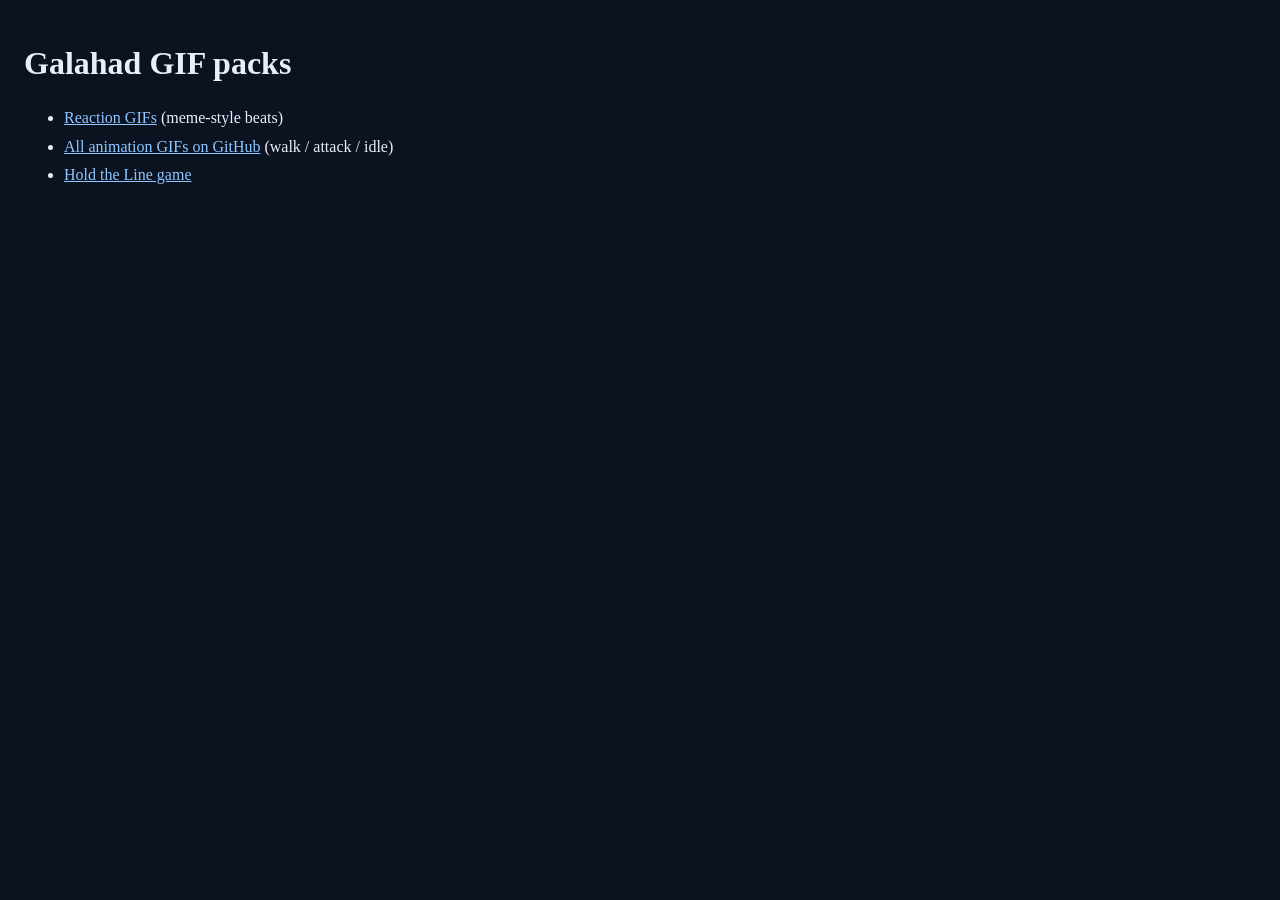
==== assets/gifs/index.html @ 8ef17330 "fix: add GIF packs index for Pages" ====
<!DOCTYPE html>
<html lang="en">
<head>
  <meta charset="utf-8" />
  <meta name="viewport" content="width=device-width, initial-scale=1" />
  <title>Galahad GIF packs</title>
  <style>
    body { margin: 0; font-family: Georgia, serif; background: #0b1220; color: #e8eefc; padding: 1.5rem; }
    a { color: #8ec7ff; }
    ul { line-height: 1.8; }
  </style>
</head>
<body>
  <h1>Galahad GIF packs</h1>
  <ul>
    <li><a href="reactions/">Reaction GIFs</a> (meme-style beats)</li>
    <li><a href="https://github.com/Animayer/Galahad/tree/main/assets/gifs">All animation GIFs on GitHub</a> (walk / attack / idle)</li>
    <li><a href="../">Hold the Line game</a></li>
  </ul>
</body>
</html>
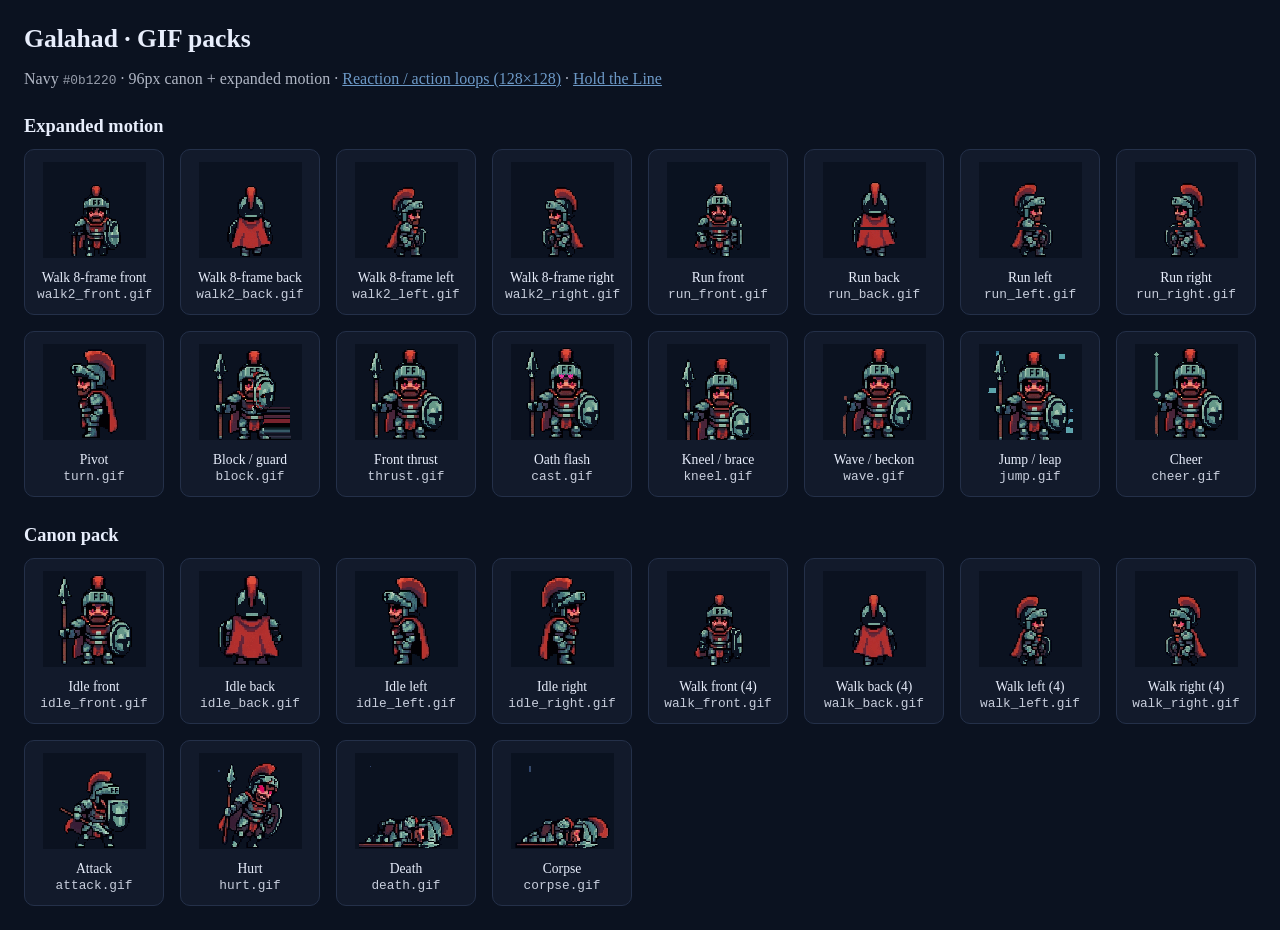
==== commit 18cd4977: "Add expanded Galahad sprite vocabulary and motion GIFs. Author run, block, thrust, cast, jump, 8-fra" ====
--- a/assets/gifs/index.html
+++ b/assets/gifs/index.html
@@ -5,17 +5,85 @@
   <meta name="viewport" content="width=device-width, initial-scale=1" />
   <title>Galahad GIF packs</title>
   <style>
-    body { margin: 0; font-family: Georgia, serif; background: #0b1220; color: #e8eefc; padding: 1.5rem; }
+    :root { color-scheme: dark; }
+    body {
+      margin: 0; font-family: Georgia, "Times New Roman", serif;
+      background: #0b1220; color: #e8eefc; padding: 1.5rem;
+    }
+    h1 { font-size: 1.6rem; margin: 0 0 0.25rem; }
+    h2 { font-size: 1.15rem; margin: 1.75rem 0 0.75rem; }
+    .sub { opacity: 0.75; margin-bottom: 1.25rem; }
+    .grid {
+      display: grid;
+      grid-template-columns: repeat(auto-fill, minmax(140px, 1fr));
+      gap: 1rem;
+    }
+    figure {
+      margin: 0; background: #121a2b; border: 1px solid #243049;
+      border-radius: 10px; padding: 0.75rem; text-align: center;
+    }
+    img { image-rendering: pixelated; image-rendering: crisp-edges; }
+    figcaption { margin-top: 0.5rem; font-size: 0.85rem; }
     a { color: #8ec7ff; }
-    ul { line-height: 1.8; }
+    code { font-size: 0.8rem; opacity: 0.85; }
   </style>
 </head>
 <body>
-  <h1>Galahad GIF packs</h1>
-  <ul>
-    <li><a href="reactions/">Reaction GIFs</a> (meme-style beats)</li>
-    <li><a href="https://github.com/Animayer/Galahad/tree/main/assets/gifs">All animation GIFs on GitHub</a> (walk / attack / idle)</li>
-    <li><a href="../">Hold the Line game</a></li>
-  </ul>
+  <h1>Galahad · GIF packs</h1>
+  <p class="sub">
+    Navy <code>#0b1220</code> · 96px canon + expanded motion ·
+    <a href="reactions/">Reaction / action loops (128×128)</a> ·
+    <a href="../../">Hold the Line</a>
+  </p>
+
+  <h2>Expanded motion</h2>
+  <div class="grid" id="expanded"></div>
+  <h2>Canon pack</h2>
+  <div class="grid" id="canon"></div>
+  <script>
+    const expanded = [
+      ["walk2_front.gif", "Walk 8-frame front"],
+      ["walk2_back.gif", "Walk 8-frame back"],
+      ["walk2_left.gif", "Walk 8-frame left"],
+      ["walk2_right.gif", "Walk 8-frame right"],
+      ["run_front.gif", "Run front"],
+      ["run_back.gif", "Run back"],
+      ["run_left.gif", "Run left"],
+      ["run_right.gif", "Run right"],
+      ["turn.gif", "Pivot"],
+      ["block.gif", "Block / guard"],
+      ["thrust.gif", "Front thrust"],
+      ["cast.gif", "Oath flash"],
+      ["kneel.gif", "Kneel / brace"],
+      ["wave.gif", "Wave / beckon"],
+      ["jump.gif", "Jump / leap"],
+      ["cheer.gif", "Cheer"],
+    ];
+    const canon = [
+      ["idle_front.gif", "Idle front"],
+      ["idle_back.gif", "Idle back"],
+      ["idle_left.gif", "Idle left"],
+      ["idle_right.gif", "Idle right"],
+      ["walk_front.gif", "Walk front (4)"],
+      ["walk_back.gif", "Walk back (4)"],
+      ["walk_left.gif", "Walk left (4)"],
+      ["walk_right.gif", "Walk right (4)"],
+      ["attack.gif", "Attack"],
+      ["hurt.gif", "Hurt"],
+      ["death.gif", "Death"],
+      ["corpse.gif", "Corpse"],
+    ];
+    function fill(id, items) {
+      const grid = document.getElementById(id);
+      for (const [file, label] of items) {
+        const fig = document.createElement("figure");
+        fig.innerHTML = `<a href="${file}"><img src="${file}" alt="${label}" width="103" height="96" /></a>
+          <figcaption>${label}<br /><code>${file}</code></figcaption>`;
+        grid.appendChild(fig);
+      }
+    }
+    fill("expanded", expanded);
+    fill("canon", canon);
+  </script>
 </body>
 </html>
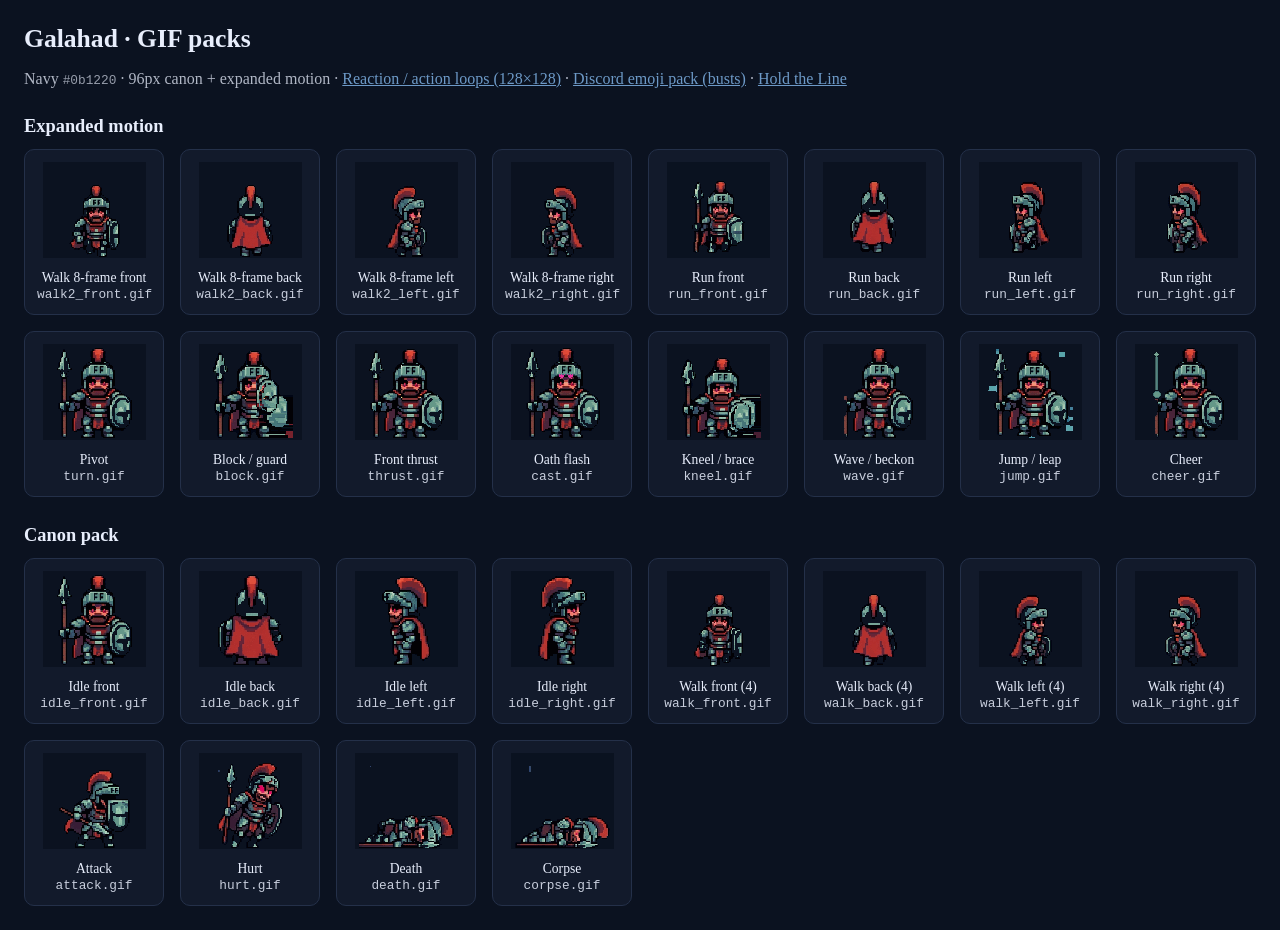
==== commit 7b66ac88: "Add original Galahad Discord animated emoji pack. Bust/crest/Mark close-ups authored at 64x64 and ne" ====
--- a/assets/gifs/index.html
+++ b/assets/gifs/index.html
@@ -33,6 +33,7 @@
   <p class="sub">
     Navy <code>#0b1220</code> · 96px canon + expanded motion ·
     <a href="reactions/">Reaction / action loops (128×128)</a> ·
+    <a href="../discord-emojis/">Discord emoji pack (busts)</a> ·
     <a href="../../">Hold the Line</a>
   </p>
 
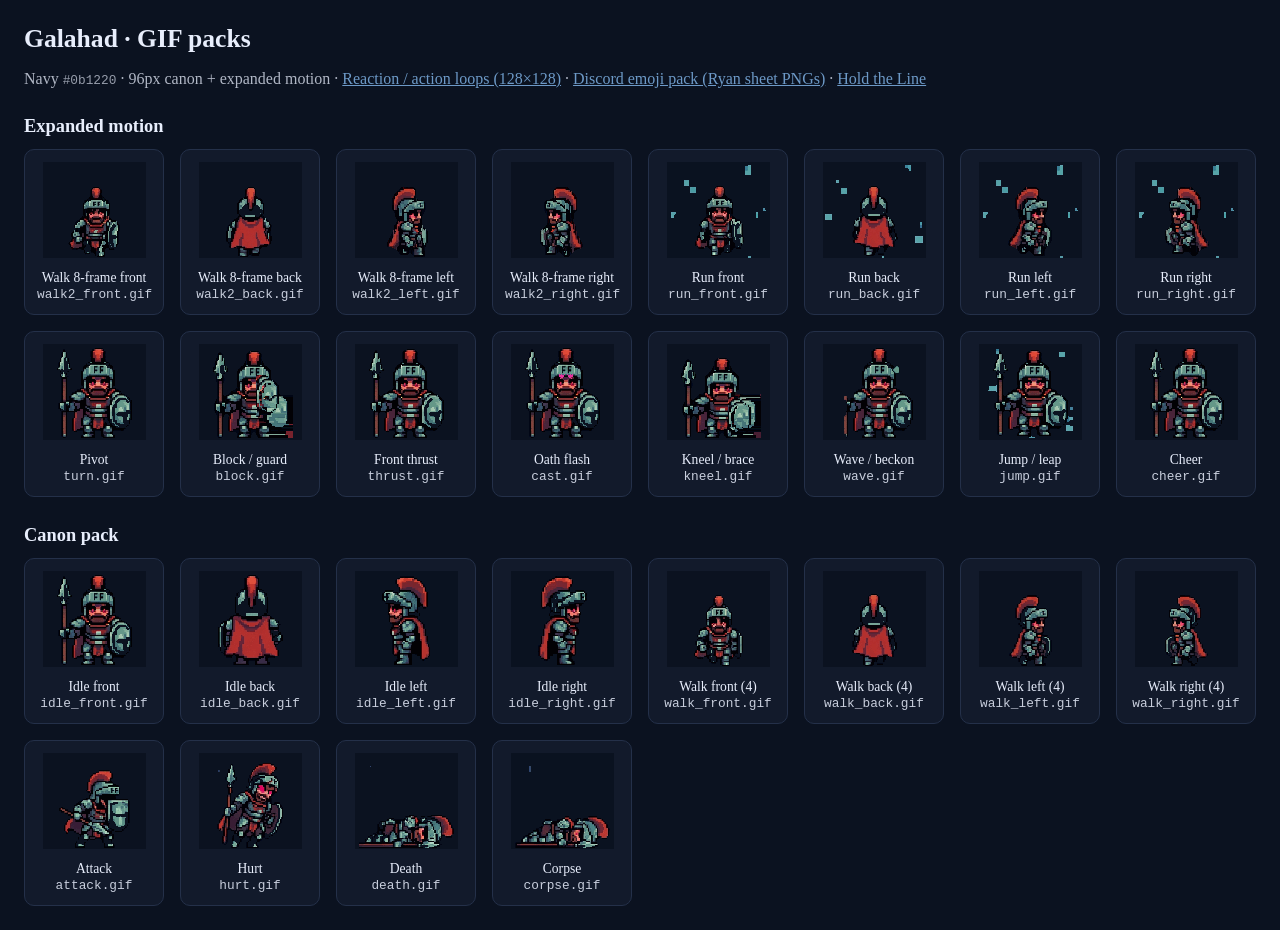
==== commit 3862da10: "Replace Discord emoji GIF pack with 36 PNGs from Ryan's sheet. Slice Ryan's 6x6 emote sheet into Dis" ====
--- a/assets/gifs/index.html
+++ b/assets/gifs/index.html
@@ -33,7 +33,7 @@
   <p class="sub">
     Navy <code>#0b1220</code> · 96px canon + expanded motion ·
     <a href="reactions/">Reaction / action loops (128×128)</a> ·
-    <a href="../discord-emojis/">Discord emoji pack (busts)</a> ·
+    <a href="../discord-emojis/">Discord emoji pack (Ryan sheet PNGs)</a> ·
     <a href="../../">Hold the Line</a>
   </p>
 
